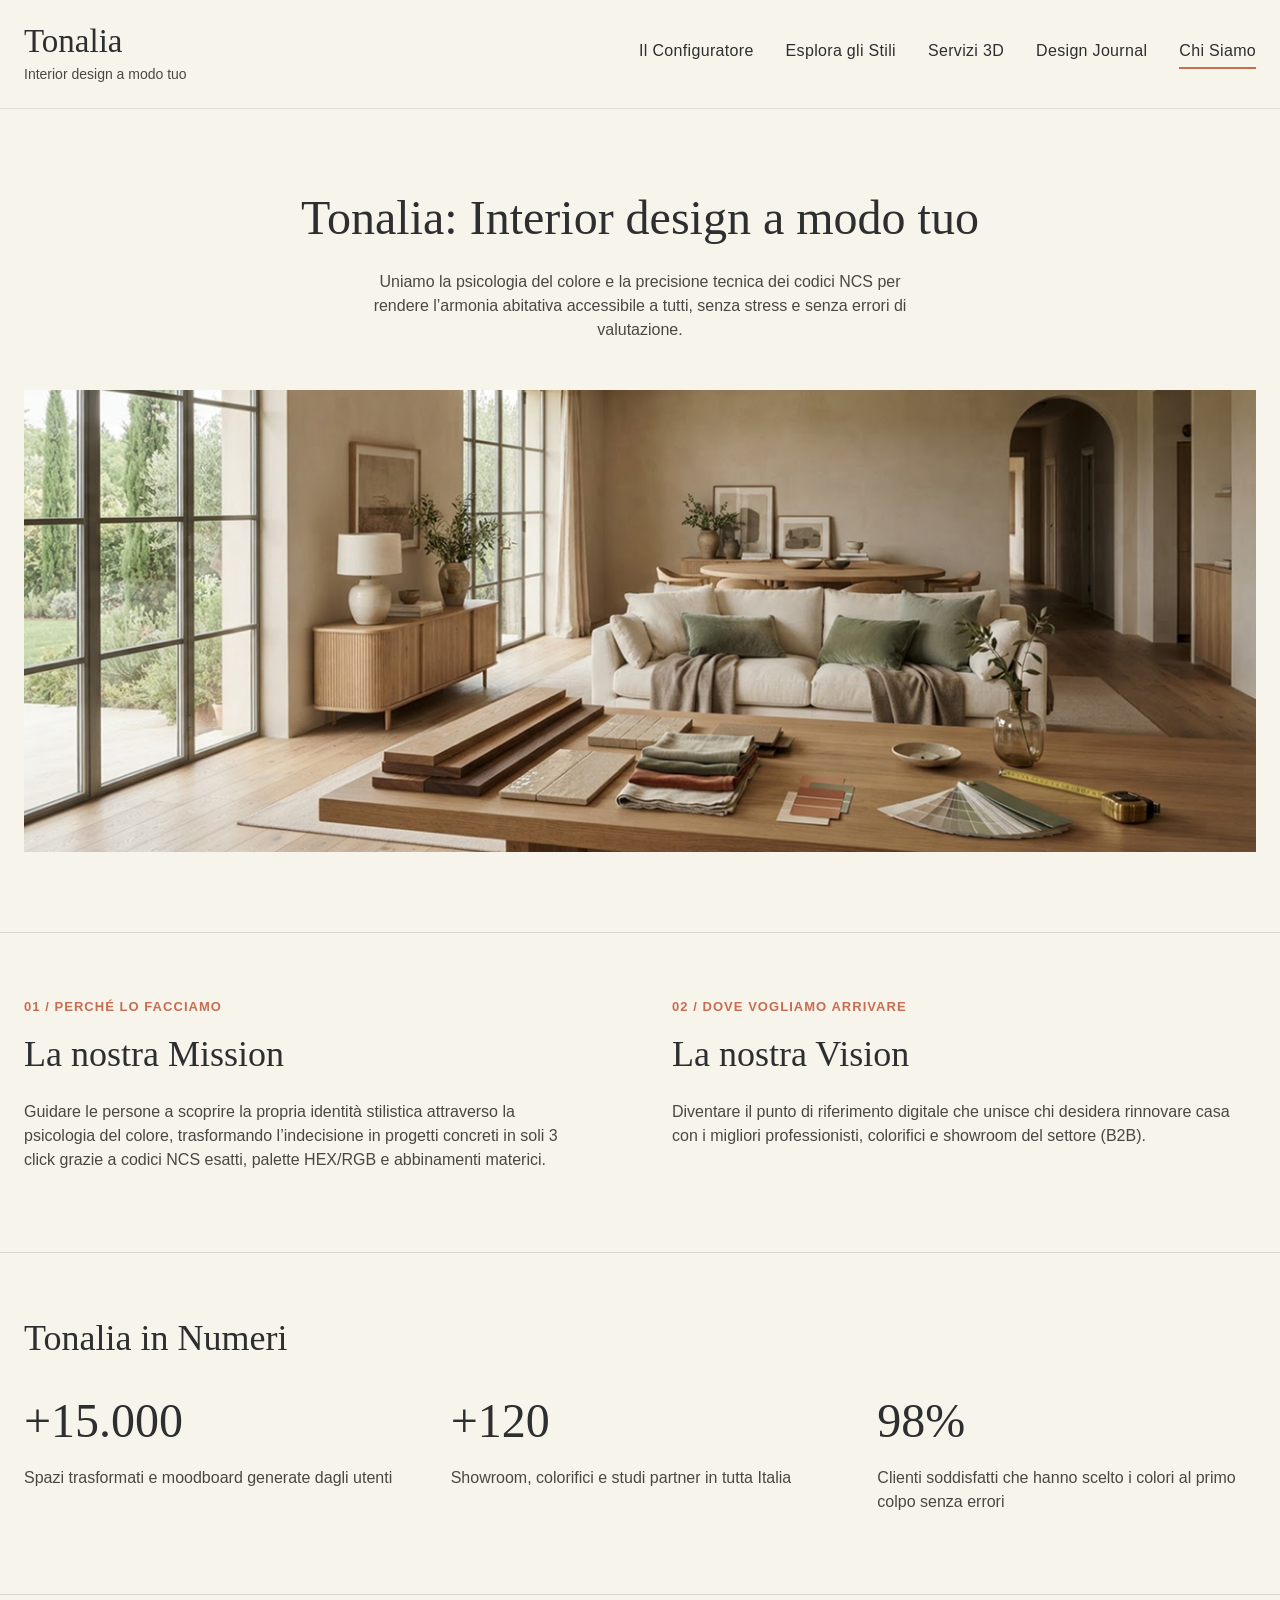
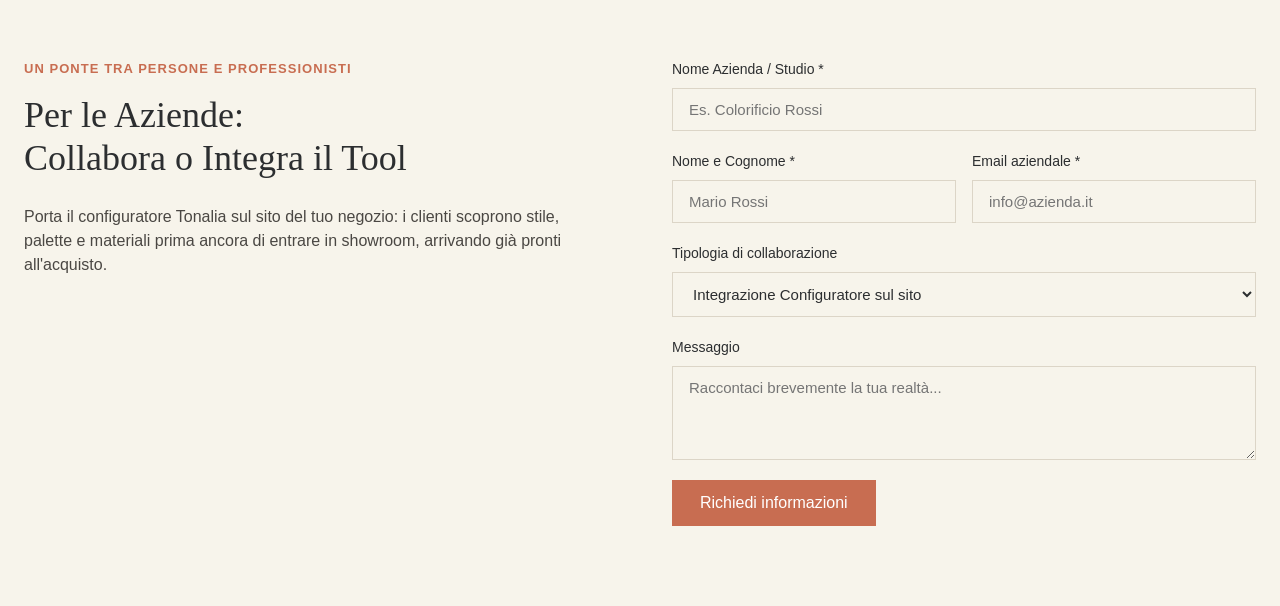
==== chi-siamo.html @ d6ff65a7 "Refactor section titles and image paths Updated section titles and image source paths in chi-siamo.h" ====
<!DOCTYPE html>
<html lang="it">
<head>
  <meta charset="UTF-8">
  <meta name="viewport" content="width=device-width, initial-scale=1.0">
  <title>Chi siamo - Tonalia</title>
  <link rel="stylesheet" href="style.css">
</head>
<body>
  <title>HEADER / NAVEGACIÓN</title>
  <header class="site-header">
    <div class="container header-inner">
      <div class="brand">
        <a href="index.html" class="brand-logo">Tonalia</a>
        <span class="brand-tagline">Interior design a modo tuo</span>
      </div>
      <nav class="main-nav">
        <a href="#">Il Configuratore</a>
        <a href="#">Esplora gli Stili</a>
        <a href="#">Servizi 3D</a>
        <a href="#">Design Journal</a>
        <a href="chi-siamo.html" class="active">Chi Siamo</a>
      </nav>
    </div>
  </header>

  <main>
    <title>SECCIÓN HERO</title> 
    <section class="hero-section">
      <div class="container text-center">
        <h1 class="hero-title">Tonalia: Interior design a modo tuo</h1>
        <p class="hero-subtitle">
          Uniamo la psicologia del colore e la precisione tecnica dei codici NCS per rendere l’armonia abitativa accessibile a tutti, senza stress e senza errori di valutazione.
        </p>
        <div class="hero-image-wrapper">
          <img src="pictures/chisiamo.png" alt="Interni arredati con palette Tonalia">
        </div>
      </div>
    </section>

    <title>SECCIÓN MISSION & VISION</title> 
    <section class="mission-vision-section">
      <div class="container border-top">
        <div class="grid-2-cols">
          <!-- Columna 1: Mission -->
          <div class="mv-card">
            <span class="eyebrow">01 / PERCHÉ LO FACCIAMO</span>
            <h2 class="section-title">La nostra Mission</h2>
            <p class="body-text">
              Guidare le persone a scoprire la propria identità stilistica attraverso la psicologia del colore, trasformando l’indecisione in progetti concreti in soli 3 click grazie a codici NCS esatti, palette HEX/RGB e abbinamenti materici.
            </p>
          </div>

          <!-- Columna 2: Vision -->
          <div class="mv-card">
            <span class="eyebrow">02 / DOVE VOGLIAMO ARRIVARE</span>
            <h2 class="section-title">La nostra Vision</h2>
            <p class="body-text">
              Diventare il punto di riferimento digitale che unisce chi desidera rinnovare casa con i migliori professionisti, colorifici e showroom del settore (B2B).
            </p>
          </div>
        </div>
      </div>
    </section>

    <title>SECCIÓN NÚMEROS</title>  
    <section class="numbers-section">
      <div class="container border-top">
        <h2 class="section-title">Tonalia in Numeri</h2>
        <div class="grid-3-cols">
          <div class="stat-item">
            <span class="stat-number">+15.000</span>
            <p class="body-text">Spazi trasformati e moodboard generate dagli utenti</p>
          </div>
          <div class="stat-item">
            <span class="stat-number">+120</span>
            <p class="body-text">Showroom, colorifici e studi partner in tutta Italia</p>
          </div>
          <div class="stat-item">
            <span class="stat-number">98%</span>
            <p class="body-text">Clienti soddisfatti che hanno scelto i colori al primo colpo senza errori</p>
          </div>
        </div>
      </div>
    </section>

    <title>SECCIÓN B2B Y FORMULARIO DE COLABORACIÓN (Completada)</title>  
    <section class="b2b-section">
      <div class="container border-top">
        <div class="grid-2-cols b2b-layout">
          <!-- Info B2B -->
          <div class="b2b-info">
            <span class="eyebrow">UN PONTE TRA PERSONE E PROFESSIONISTI</span>
            <h2 class="section-title">Per le Aziende:<br>Collabora o Integra il Tool</h2>
            <p class="body-text">
              Porta il configuratore Tonalia sul sito del tuo negozio: i clienti scoprono stile, palette e materiali prima ancora di entrare in showroom, arrivando già pronti all'acquisto.
            </p>
          </div>

          <title>Formulario de contacto B2B</title>  
          <div class="b2b-form-wrapper">
            <form action="#" method="POST" class="collab-form">
              <div class="form-group">
                <label for="azienda">Nome Azienda / Studio *</label>
                <input type="text" id="azienda" name="azienda" placeholder="Es. Colorificio Rossi" required>
              </div>
              
              <div class="form-row">
                <div class="form-group">
                  <label for="nome">Nome e Cognome *</label>
                  <input type="text" id="nome" name="nome" placeholder="Mario Rossi" required>
                </div>
                <div class="form-group">
                  <label for="email">Email aziendale *</label>
                  <input type="email" id="email" name="email" placeholder="info@azienda.it" required>
                </div>
              </div>

              <div class="form-group">
                <label for="tipologia">Tipologia di collaborazione</label>
                <select id="tipologia" name="tipologia">
                  <option value="integrazione">Integrazione Configuratore sul sito</option>
                  <option value="showroom">Partnership Showroom / Colorificio</option>
                  <option value="professionista">Architetto / Interior Designer</option>
                  <option value="altro">Altro</option>
                </select>
              </div>

              <div class="form-group">
                <label for="messaggio">Messaggio</label>
                <textarea id="messaggio" name="messaggio" rows="4" placeholder="Raccontaci brevemente la tua realtà..."></textarea>
              </div>

              <button type="submit" class="btn-primary">Richiedi informazioni</button>
            </form>
          </div>
        </div>
      </div>
    </section>
  </main>

</body>
</html>
---- style.css ----
/* VARIABLES DE DISEÑO (Paleta y Fuentes) */
:root {
  --bg-cream: #F7F4EB;
  --text-dark: #2C2E30;
  --text-muted: #4A4743;
  --accent-terracotta: #C86D51;
  --border-light: #E0DDD5;
  --border-sand: #DCD5C7;
  
  --font-serif: 'Cormorant Garamond', serif;
  --font-sans: 'DM Sans', sans-serif;
}
}
h1, h2, h3, .logo, .footer-brand h3 {
  font-family: 'Cormorant Garamond', Georgia, serif;
  font-weight: 500;
}

/* RESET BÁSICO */
* {
  box-sizing: border-box;
  margin: 0;
  padding: 0;
}

body {
  background-color: var(--bg-cream);
  color: var(--text-dark);
  font-family: var(--font-sans);
  line-height: 1.5;
  -webkit-font-smoothing: antialiased;
}

.container {
  max-width: 1280px;
  margin: 0 auto;
  padding: 0 24px;
}

.border-top {
  border-top: 1px solid var(--border-sand);
  padding-top: 64px;
  padding-bottom: 80px;
}

/* TIPOGRAFÍA */
.eyebrow {
  display: block;
  color: var(--accent-terracotta);
  font-size: 13px;
  font-weight: 600;
  text-transform: uppercase;
  letter-spacing: 1.04px;
  margin-bottom: 16px;
}

.section-title {
  font-family: var(--font-serif);
  font-size: 36px;
  font-weight: 500;
  line-height: 1.2;
  color: var(--text-dark);
  margin-bottom: 24px;
}

.body-text {
  color: var(--text-muted);
  font-size: 16px;
  line-height: 24px;
  max-width: 560px;
}

/* HEADER */
.site-header {
  border-bottom: 1px solid var(--border-light);
  padding: 22px 0;
}

.header-inner {
  display: flex;
  justify-content: space-between;
  align-items: center;
  flex-wrap: wrap;
  gap: 20px;
}

.brand-logo {
  display: block;
  font-family: var(--font-serif);
  font-size: 33px;
  font-weight: 500;
  color: var(--text-dark);
  text-decoration: none;
  line-height: 1.2;
}

.brand-tagline {
  font-size: 14px;
  color: var(--text-muted);
}

.main-nav {
  display: flex;
  gap: 32px;
  flex-wrap: wrap;
}

.main-nav a {
  text-decoration: none;
  color: var(--text-dark);
  font-size: 16px;
  font-weight: 500;
  letter-spacing: 0.32px;
  padding-bottom: 6px;
  position: relative;
}

.main-nav a.active::after {
  content: '';
  position: absolute;
  left: 0;
  bottom: 0;
  width: 100%;
  height: 2px;
  background-color: var(--accent-terracotta);
}

/* HERO SECTION */
.hero-section {
  padding: 80px 0;
  text-align: center;
}

.hero-title {
  font-family: var(--font-serif);
  font-size: 48px;
  font-weight: 500;
  line-height: 1.2;
  margin-bottom: 24px;
}

.hero-subtitle {
  color: var(--text-muted);
  font-size: 16px;
  max-width: 560px;
  margin: 0 auto 48px auto;
}

.hero-image-wrapper img {
  width: 100%;
  height: auto;
  display: block;
  object-fit: cover;
}

/* GRIDS (Mission/Vision y Números) */
.grid-2-cols {
  display: grid;
  grid-template-columns: repeat(2, 1fr);
  gap: 64px;
}

.grid-3-cols {
  display: grid;
  grid-template-columns: repeat(3, 1fr);
  gap: 48px;
  margin-top: 32px;
}

.stat-number {
  display: block;
  font-family: var(--font-serif);
  font-size: 48px;
  font-weight: 500;
  line-height: 1.2;
  margin-bottom: 16px;
}

/* FORMULARIO B2B */
.collab-form {
  display: flex;
  flex-direction: column;
  gap: 20px;
}

.form-row {
  display: grid;
  grid-template-columns: 1fr 1fr;
  gap: 16px;
}

.form-group {
  display: flex;
  flex-direction: column;
  gap: 8px;
}

.form-group label {
  font-size: 14px;
  font-weight: 500;
  color: var(--text-dark);
}

.form-group input,
.form-group select,
.form-group textarea {
  background-color: transparent;
  border: 1px solid var(--border-sand);
  padding: 12px 16px;
  font-family: var(--font-sans);
  font-size: 15px;
  color: var(--text-dark);
  outline: none;
  transition: border-color 0.2s;
}

.form-group input:focus,
.form-group select:focus,
.form-group textarea:focus {
  border-color: var(--accent-terracotta);
}

.btn-primary {
  background-color: var(--accent-terracotta);
  color: #FFFFFF;
  border: none;
  padding: 14px 28px;
  font-family: var(--font-sans);
  font-size: 16px;
  font-weight: 500;
  cursor: pointer;
  align-self: flex-start;
  transition: opacity 0.2s;
}

.btn-primary:hover {
  opacity: 0.9;
}

/* RESPONSIVE (Móviles y Tablets) */
@media (max-width: 768px) {
  .grid-2-cols,
  .grid-3-cols,
  .form-row {
    grid-template-columns: 1fr;
    gap: 32px;
  }

  .hero-title {
    font-size: 36px;
  }
}
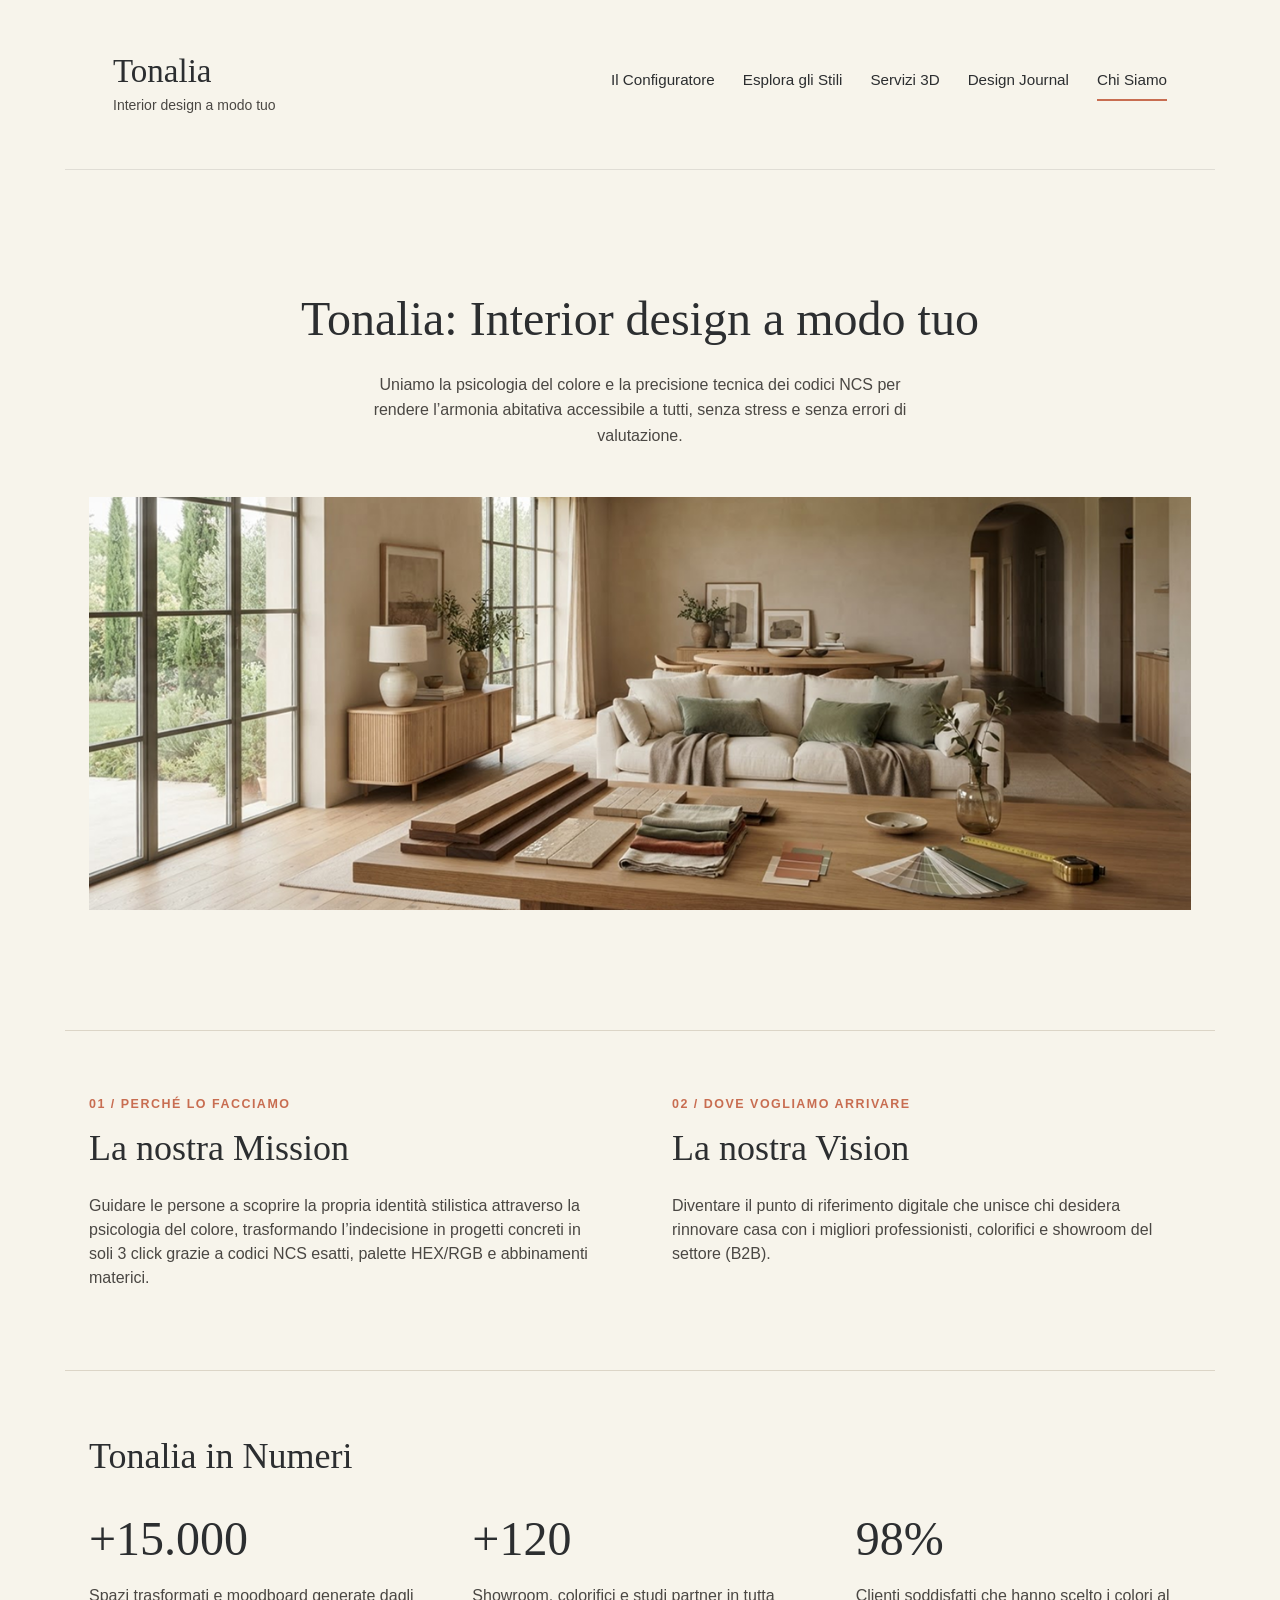
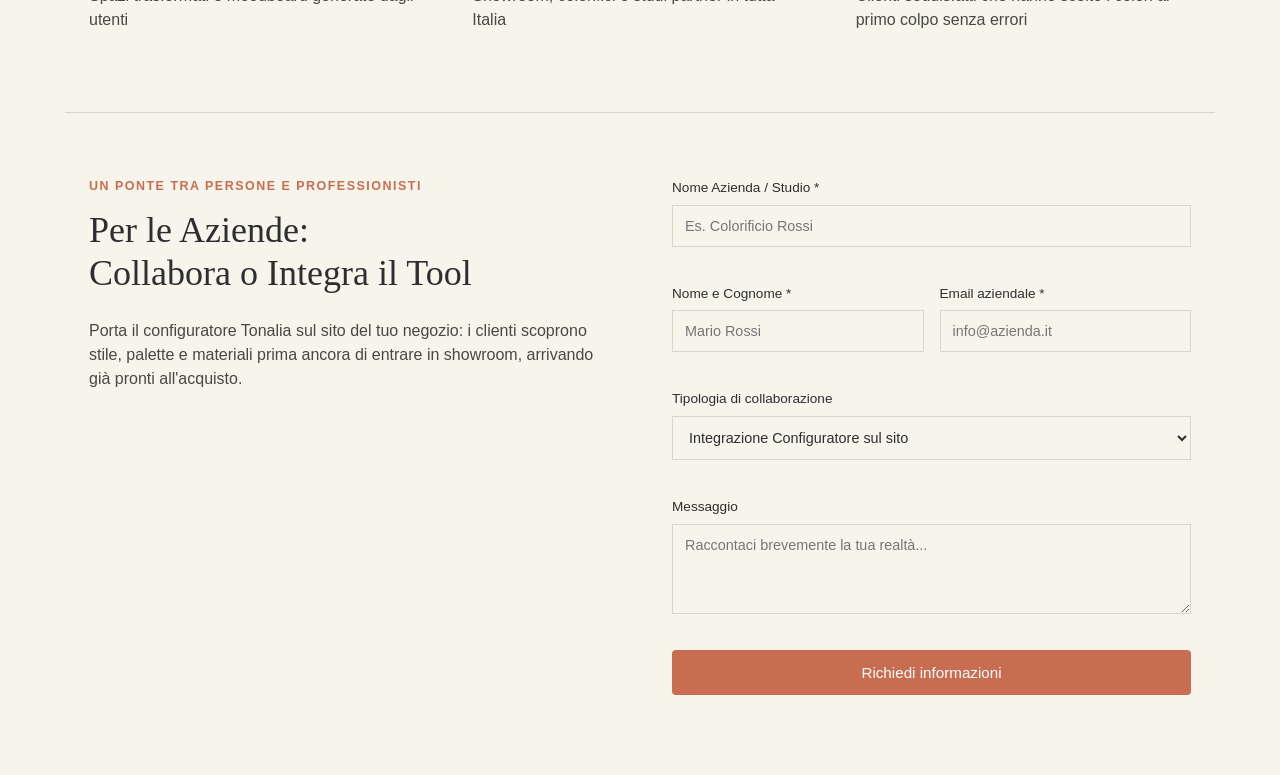
==== commit 0b021bf0: "Change hero section class and title" ====
--- a/chi-siamo.html
+++ b/chi-siamo.html
@@ -9,24 +9,22 @@
 <body>
   <title>HEADER / NAVEGACIÓN</title>
   <header class="site-header">
-    <div class="container header-inner">
-      <div class="brand">
-        <a href="index.html" class="brand-logo">Tonalia</a>
-        <span class="brand-tagline">Interior design a modo tuo</span>
-      </div>
-      <nav class="main-nav">
-        <a href="#">Il Configuratore</a>
-        <a href="#">Esplora gli Stili</a>
-        <a href="#">Servizi 3D</a>
-        <a href="#">Design Journal</a>
-        <a href="chi-siamo.html" class="active">Chi Siamo</a>
-      </nav>
+  <div class="container header-inner">
+    <div class="brand">
+      <a href="index.html" class="brand-logo">Tonalia</a>
+      <span class="brand-tagline">Interior design a modo tuo</span>
     </div>
-  </header>
-
+    <nav class="main-nav">
+      <a href="configuratore.html">Il Configuratore</a>
+      <a href="esplora-stili.html">Esplora gli Stili</a>
+      <a href="servizi-3d.html">Servizi 3D</a>
+      <a href="design-journal.html">Design Journal</a>
+      <a href="chi-siamo.html" class="active">Chi Siamo</a>
+    </nav>
+  </div>
+</header>
   <main>
-    <title>SECCIÓN HERO</title> 
-    <section class="hero-section">
+    <section class="hero-centered">
       <div class="container text-center">
         <h1 class="hero-title">Tonalia: Interior design a modo tuo</h1>
         <p class="hero-subtitle">
--- a/style.css
+++ b/style.css
@@ -1,22 +1,30 @@
-/* VARIABLES DE DISEÑO (Paleta y Fuentes) */
+/* =========================================
+   1. VARIABILI DI DESIGN (Palette Unica Tonalia)
+   ========================================= */
 :root {
   --bg-cream: #F7F4EB;
+  --bg-card: #FFFFFF;
+  --bg-banner: #EAE5DE;
+  --bg-dark: #262523;
+  --bg-dark-box: #4A4641;
   --text-dark: #2C2E30;
   --text-muted: #4A4743;
   --accent-terracotta: #C86D51;
+  --accent-salvia: #8FA38B;
   --border-light: #E0DDD5;
   --border-sand: #DCD5C7;
-  
-  --font-serif: 'Cormorant Garamond', serif;
+
+  --font-serif: 'Cormorant Garamond', Georgia, serif;
   --font-sans: 'DM Sans', sans-serif;
-}
-}
-h1, h2, h3, .logo, .footer-brand h3 {
-  font-family: 'Cormorant Garamond', Georgia, serif;
-  font-weight: 500;
-}
-
-/* RESET BÁSICO */
+
+  --radius-sm: 4px;
+  --radius-md: 10px;
+  --radius-lg: 16px;
+}
+
+/* =========================================
+   2. RESET E STILI BASE
+   ========================================= */
 * {
   box-sizing: border-box;
   margin: 0;
@@ -27,14 +35,22 @@
   background-color: var(--bg-cream);
   color: var(--text-dark);
   font-family: var(--font-sans);
-  line-height: 1.5;
+  line-height: 1.6;
   -webkit-font-smoothing: antialiased;
 }
 
+h1, h2, h3, h4,
+.logo, .brand-logo, .footer-brand h3,
+.section-title, .hero-title, .stat-number {
+  font-family: var(--font-serif);
+  font-weight: 500;
+  line-height: 1.2;
+}
+
 .container {
-  max-width: 1280px;
+  max-width: 1150px;
   margin: 0 auto;
-  padding: 0 24px;
+  padding: 40px 24px;
 }
 
 .border-top {
@@ -43,55 +59,92 @@
   padding-bottom: 80px;
 }
 
-/* TIPOGRAFÍA */
 .eyebrow {
   display: block;
   color: var(--accent-terracotta);
-  font-size: 13px;
-  font-weight: 600;
+  font-size: 0.78rem;
+  font-weight: 700;
   text-transform: uppercase;
-  letter-spacing: 1.04px;
-  margin-bottom: 16px;
-}
-
-.section-title {
-  font-family: var(--font-serif);
-  font-size: 36px;
+  letter-spacing: 1.5px;
+  margin-bottom: 12px;
+}
+
+.subtitle {
+  color: var(--text-muted);
+  margin-bottom: 32px;
+}
+
+.btn-terracotta,
+.btn-primary {
+  display: inline-block;
+  background-color: var(--accent-terracotta);
+  color: var(--bg-card);
+  text-decoration: none;
+  border: none;
+  padding: 14px 28px;
+  font-family: var(--font-sans);
+  font-size: 0.95rem;
   font-weight: 500;
-  line-height: 1.2;
-  color: var(--text-dark);
-  margin-bottom: 24px;
-}
-
-.body-text {
-  color: var(--text-muted);
-  font-size: 16px;
-  line-height: 24px;
-  max-width: 560px;
-}
-
-/* HEADER */
+  border-radius: var(--radius-sm);
+  cursor: pointer;
+  transition: opacity 0.2s;
+}
+
+.btn-terracotta:hover,
+.btn-primary:hover {
+  opacity: 0.9;
+}
+
+.btn-outline {
+  display: inline-block;
+  border: 1px solid var(--text-dark);
+  color: var(--text-dark);
+  text-decoration: none;
+  padding: 12px 24px;
+  margin-top: 24px;
+  border-radius: var(--radius-sm);
+}
+
+/* =========================================
+   3. HEADER & FOOTER (Comuni a tutto il sito)
+   ========================================= */
 .site-header {
-  border-bottom: 1px solid var(--border-light);
-  padding: 22px 0;
-}
-
-.header-inner {
+  max-width: 1150px;
+  margin: 0 auto;
+  padding: 12px 24px;
   display: flex;
   justify-content: space-between;
   align-items: center;
   flex-wrap: wrap;
   gap: 20px;
+  border-bottom: 1px solid var(--border-light);
+}
+
+.header-inner {
+  width: 100%;
+  display: flex;
+  justify-content: space-between;
+  align-items: center;
+  flex-wrap: wrap;
+  gap: 20px;
+}
+
+.logo {
+  font-size: 1.8rem;
+}
+
+.logo img {
+  height: 110px;
+  width: auto;
+  display: block;
+  mix-blend-mode: multiply;
 }
 
 .brand-logo {
   display: block;
-  font-family: var(--font-serif);
   font-size: 33px;
-  font-weight: 500;
   color: var(--text-dark);
   text-decoration: none;
-  line-height: 1.2;
 }
 
 .brand-tagline {
@@ -101,82 +154,319 @@
 
 .main-nav {
   display: flex;
-  gap: 32px;
+  gap: 28px;
   flex-wrap: wrap;
 }
 
 .main-nav a {
   text-decoration: none;
   color: var(--text-dark);
-  font-size: 16px;
+  font-size: 0.95rem;
   font-weight: 500;
-  letter-spacing: 0.32px;
   padding-bottom: 6px;
   position: relative;
 }
 
-.main-nav a.active::after {
-  content: '';
-  position: absolute;
-  left: 0;
-  bottom: 0;
-  width: 100%;
-  height: 2px;
-  background-color: var(--accent-terracotta);
-}
-
-/* HERO SECTION */
+.main-nav a.active {
+  border-bottom: 2px solid var(--accent-terracotta);
+}
+
+.site-footer {
+  background-color: var(--bg-dark);
+  color: var(--bg-cream);
+  padding: 60px 24px;
+  margin-top: 60px;
+}
+
+.footer-content {
+  max-width: 1150px;
+  margin: 0 auto;
+  display: grid;
+  grid-template-columns: 2fr 1fr 1fr;
+  gap: 40px;
+}
+
+.footer-links a {
+  display: block;
+  color: var(--border-sand);
+  text-decoration: none;
+  margin-bottom: 8px;
+  font-size: 0.9rem;
+}
+
+/* =========================================
+   4. HOME PAGE (index.html)
+   ========================================= */
+.hero-image-bg {
+  background-image: url('pictures/heroimage.png');
+  background-size: cover;
+  background-position: center;
+  min-height: 550px;
+  display: flex;
+  align-items: center;
+  padding: 40px;
+  border-radius: var(--radius-sm);
+}
+
+.hero-dark-box {
+  background-color: var(--bg-dark-box);
+  color: var(--bg-cream);
+  max-width: 450px;
+  padding: 48px;
+  border-radius: var(--radius-sm);
+}
+
+.hero-dark-box h1 {
+  font-size: 2.5rem;
+  margin-bottom: 16px;
+}
+
+.hero-dark-box p {
+  margin-bottom: 20px;
+}
+
+.hero-dark-box .small-text {
+  font-size: 0.8rem;
+  margin-top: 16px;
+  margin-bottom: 0;
+  opacity: 0.7;
+}
+
+.intro-header {
+  display: grid;
+  grid-template-columns: 1fr 1fr;
+  gap: 60px;
+  margin-bottom: 48px;
+}
+
+.intro-header h2 {
+  font-size: 2.2rem;
+}
+
+.features-grid {
+  display: grid;
+  grid-template-columns: repeat(3, 1fr);
+  gap: 32px;
+  margin-bottom: 60px;
+}
+
+.feature-card {
+  border-top: 1px solid var(--border-sand);
+  padding-top: 16px;
+}
+
+.cta-banner {
+  background-color: var(--bg-banner);
+  padding: 32px 48px;
+  display: flex;
+  justify-content: space-between;
+  align-items: center;
+  gap: 24px;
+  border-radius: var(--radius-sm);
+  margin-bottom: 80px;
+}
+
+.styles-grid {
+  display: grid;
+  grid-template-columns: repeat(4, 1fr);
+  gap: 24px;
+  margin-top: 32px;
+  margin-bottom: 32px;
+}
+
+.style-card img {
+  width: 100%;
+  aspect-ratio: 3/4;
+  object-fit: cover;
+  margin-bottom: 16px;
+  border-radius: var(--radius-sm);
+}
+
+.center-btn {
+  text-align: center;
+  margin-bottom: 80px;
+}
+
+.home-concept {
+  display: grid;
+  grid-template-columns: 1.2fr 1fr;
+  gap: 60px;
+  align-items: center;
+  margin-bottom: 80px;
+}
+
+.home-concept img {
+  width: 100%;
+  border-radius: var(--radius-sm);
+}
+
+.journal-header {
+  display: flex;
+  justify-content: space-between;
+  align-items: baseline;
+  margin-bottom: 32px;
+}
+
+.link-scopri {
+  color: var(--text-muted);
+  text-decoration: none;
+  font-size: 0.9rem;
+}
+
+.journal-grid {
+  display: grid;
+  grid-template-columns: repeat(3, 1fr);
+  gap: 32px;
+  margin-bottom: 80px;
+}
+
+.journal-card img {
+  width: 100%;
+  aspect-ratio: 16/9;
+  object-fit: cover;
+  margin-bottom: 16px;
+  border-radius: var(--radius-sm);
+}
+
+.read-more {
+  display: inline-block;
+  margin-top: 12px;
+  font-size: 0.85rem;
+  color: var(--text-dark);
+}
+
+/* =========================================
+   5. SERVIZI 3D (servizi-3d.html)
+   ========================================= */
 .hero-section {
-  padding: 80px 0;
-  text-align: center;
-}
-
-.hero-title {
+  display: grid;
+  grid-template-columns: 1fr 1fr;
+  gap: 48px;
+  align-items: center;
+  margin-bottom: 80px;
+}
+
+.hero-text h1 {
+  font-size: 2.8rem;
+  line-height: 1.15;
+  margin-bottom: 20px;
+}
+
+.hero-image img {
+  width: 100%;
+  border-radius: var(--radius-sm);
+  display: block;
+}
+
+.steps-section,
+.before-after-section {
+  margin-bottom: 80px;
+}
+
+.steps-section h2,
+.before-after-section h2 {
+  font-size: 2.2rem;
+  margin-bottom: 32px;
+}
+
+.steps-grid {
+  display: grid;
+  grid-template-columns: repeat(3, 1fr);
+  gap: 32px;
+}
+
+.step-card {
+  border-top: 1px solid var(--border-sand);
+  padding-top: 20px;
+}
+
+.step-number {
   font-family: var(--font-serif);
-  font-size: 48px;
-  font-weight: 500;
-  line-height: 1.2;
+  color: var(--text-muted);
+  font-size: 1rem;
+  display: block;
+  margin-bottom: 12px;
+}
+
+.step-card h3 {
+  font-size: 1.4rem;
+  margin-bottom: 8px;
+}
+
+.step-card p {
+  font-size: 0.9rem;
+  color: var(--text-muted);
+}
+
+.section-header-inline {
+  display: flex;
+  justify-content: space-between;
+  align-items: baseline;
+}
+
+.comparison-grid {
+  display: grid;
+  grid-template-columns: 1fr 1fr;
+  gap: 32px;
+}
+
+.comparison-item h4 {
+  font-size: 1.3rem;
+  margin-bottom: 12px;
+}
+
+.comparison-item img {
+  width: 100%;
+  height: 320px;
+  object-fit: cover;
+  margin-bottom: 12px;
+  border-radius: var(--radius-sm);
+}
+
+.caption {
+  font-size: 0.85rem;
+  color: var(--text-muted);
+}
+
+.color-tags {
+  display: flex;
+  gap: 20px;
+  margin-top: 8px;
+  font-size: 0.8rem;
+}
+
+.dot {
+  display: inline-block;
+  width: 10px;
+  height: 10px;
+  margin-right: 6px;
+}
+
+.dot.salvia { background-color: var(--accent-salvia); }
+.dot.terracotta { background-color: var(--accent-terracotta); }
+
+/* Form Contatti & Collaborazioni */
+.form-box {
+  background-color: var(--bg-card);
+  padding: 48px;
+  border-radius: var(--radius-sm);
+  display: grid;
+  grid-template-columns: 1fr 1.5fr;
+  gap: 48px;
+  margin-bottom: 60px;
+}
+
+.form-intro h2 {
+  font-size: 2rem;
+  margin-bottom: 16px;
+}
+
+.form-intro p {
+  font-size: 0.9rem;
+  color: var(--text-muted);
   margin-bottom: 24px;
 }
 
-.hero-subtitle {
-  color: var(--text-muted);
-  font-size: 16px;
-  max-width: 560px;
-  margin: 0 auto 48px auto;
-}
-
-.hero-image-wrapper img {
-  width: 100%;
-  height: auto;
-  display: block;
-  object-fit: cover;
-}
-
-/* GRIDS (Mission/Vision y Números) */
-.grid-2-cols {
-  display: grid;
-  grid-template-columns: repeat(2, 1fr);
-  gap: 64px;
-}
-
-.grid-3-cols {
-  display: grid;
-  grid-template-columns: repeat(3, 1fr);
-  gap: 48px;
-  margin-top: 32px;
-}
-
-.stat-number {
-  display: block;
-  font-family: var(--font-serif);
-  font-size: 48px;
-  font-weight: 500;
-  line-height: 1.2;
-  margin-bottom: 16px;
-}
-
-/* FORMULARIO B2B */
 .collab-form {
   display: flex;
   flex-direction: column;
@@ -192,11 +482,12 @@
 .form-group {
   display: flex;
   flex-direction: column;
-  gap: 8px;
+  gap: 6px;
+  margin-bottom: 16px;
 }
 
 .form-group label {
-  font-size: 14px;
+  font-size: 0.85rem;
   font-weight: 500;
   color: var(--text-dark);
 }
@@ -204,11 +495,12 @@
 .form-group input,
 .form-group select,
 .form-group textarea {
+  width: 100%;
   background-color: transparent;
+  padding: 12px;
   border: 1px solid var(--border-sand);
-  padding: 12px 16px;
   font-family: var(--font-sans);
-  font-size: 15px;
+  font-size: 0.9rem;
   color: var(--text-dark);
   outline: none;
   transition: border-color 0.2s;
@@ -220,30 +512,346 @@
   border-color: var(--accent-terracotta);
 }
 
-.btn-primary {
+.form-checkbox {
+  display: flex;
+  align-items: flex-start;
+  gap: 8px;
+  font-size: 0.8rem;
+  color: var(--text-muted);
+  margin-bottom: 20px;
+}
+
+.btn-submit {
+  width: 100%;
   background-color: var(--accent-terracotta);
-  color: #FFFFFF;
+  color: var(--bg-card);
   border: none;
-  padding: 14px 28px;
-  font-family: var(--font-sans);
+  padding: 16px;
+  font-weight: 700;
+  letter-spacing: 1px;
+  cursor: pointer;
+  border-radius: var(--radius-sm);
+}
+
+/* =========================================
+   6. CHI SIAMO & COMPONENTI SOLANGE
+   ========================================= */
+.hero-centered {
+  padding: 80px 0;
+  text-align: center;
+}
+
+.hero-title {
+  font-size: 48px;
+  margin-bottom: 24px;
+}
+
+.hero-subtitle {
+  color: var(--text-muted);
   font-size: 16px;
+  max-width: 560px;
+  margin: 0 auto 48px auto;
+}
+
+.section-title {
+  font-size: 36px;
+  color: var(--text-dark);
+  margin-bottom: 24px;
+}
+
+.body-text {
+  color: var(--text-muted);
+  font-size: 16px;
+  max-width: 560px;
+  line-height: 24px;
+}
+
+.hero-image-wrapper img {
+  width: 100%;
+  height: auto;
+  display: block;
+  object-fit: cover;
+}
+
+.grid-2-cols {
+  display: grid;
+  grid-template-columns: repeat(2, 1fr);
+  gap: 64px;
+}
+
+.grid-3-cols {
+  display: grid;
+  grid-template-columns: repeat(3, 1fr);
+  gap: 48px;
+  margin-top: 32px;
+}
+
+.stat-number {
+  display: block;
+  font-size: 48px;
+  margin-bottom: 16px;
+}
+
+/* =========================================
+   7. QUIZ & MOODBOARD (configuratore.html)
+   ========================================= */
+#quiz-container {
+  width: calc(100% - 32px);
+  max-width: 880px;
+  margin: 48px auto 64px auto;
+}
+
+.question-header {
+  text-align: center;
+  margin-bottom: 36px;
+}
+
+#step-subtitle {
+  display: block;
+  font-size: 0.75rem;
+  font-weight: 700;
+  letter-spacing: 0.14em;
+  text-transform: uppercase;
+  color: var(--accent-terracotta);
+  margin-bottom: 12px;
+}
+
+#question {
+  font-family: var(--font-serif);
+  font-size: 2.35rem;
   font-weight: 500;
+  color: var(--text-dark);
+  margin-bottom: 10px;
+  line-height: 1.25;
+}
+
+#question-subtitle {
+  font-size: 0.95rem;
+  color: var(--text-muted);
+}
+
+/* Griglia Card 2x2 */
+#options {
+  display: grid;
+  grid-template-columns: repeat(2, 1fr);
+  gap: 24px;
+}
+
+.option-btn {
+  display: flex;
+  flex-direction: column;
+  width: 100%;
+  padding: 0;
+  font-family: inherit;
+  text-align: left;
+  background-color: var(--bg-card);
+  color: var(--text-dark);
+  border: 1px solid var(--border-sand);
+  border-radius: 0;
+  overflow: hidden;
   cursor: pointer;
-  align-self: flex-start;
-  transition: opacity 0.2s;
-}
-
-.btn-primary:hover {
-  opacity: 0.9;
-}
-
-/* RESPONSIVE (Móviles y Tablets) */
+  transition: border-color 0.2s ease, box-shadow 0.2s ease;
+}
+
+.option-btn:hover {
+  border-color: var(--accent-terracotta);
+  box-shadow: 0 0 0 1px var(--accent-terracotta);
+}
+
+.option-img-wrapper {
+  width: 100%;
+  height: 210px;
+  overflow: hidden;
+  background-color: var(--bg-banner);
+}
+
+.option-img-wrapper img {
+  width: 100%;
+  height: 100%;
+  object-fit: cover;
+  display: block;
+  transition: transform 0.35s ease;
+}
+
+.option-btn:hover .option-img-wrapper img {
+  transform: scale(1.02);
+}
+
+.option-info {
+  display: flex;
+  justify-content: space-between;
+  align-items: center;
+  padding: 20px 24px;
+  width: 100%;
+  gap: 16px;
+}
+
+.option-text {
+  display: flex;
+  flex-direction: column;
+  gap: 4px;
+}
+
+.option-title {
+  font-family: var(--font-serif);
+  font-size: 1.35rem;
+  font-weight: 500;
+  color: var(--text-dark);
+}
+
+.option-desc {
+  font-size: 0.85rem;
+  color: var(--text-muted);
+  line-height: 1.4;
+}
+
+/* Radio Button con puntino centrale al hover */
+.option-radio {
+  position: relative;
+  width: 18px;
+  height: 18px;
+  border-radius: 50%;
+  border: 1.5px solid var(--border-sand);
+  flex-shrink: 0;
+  transition: border-color 0.2s ease;
+}
+
+.option-btn:hover .option-radio {
+  border-color: var(--accent-terracotta);
+}
+
+.option-btn:hover .option-radio::after {
+  content: "";
+  position: absolute;
+  top: 50%;
+  left: 50%;
+  width: 8px;
+  height: 8px;
+  background-color: var(--accent-terracotta);
+  border-radius: 50%;
+  transform: translate(-50%, -50%);
+}
+
+/* Card Risultato */
+#result-card {
+  width: calc(100% - 32px);
+  max-width: 600px;
+  margin: 48px auto;
+  background-color: var(--bg-card);
+  border: 1px solid var(--border-sand);
+  padding: 36px;
+  text-align: center;
+}
+
+#code-output {
+  display: inline-block;
+  font-size: 0.75rem;
+  font-weight: 700;
+  letter-spacing: 0.12em;
+  padding: 4px 12px;
+  background-color: var(--bg-cream);
+  color: var(--accent-terracotta);
+  margin-bottom: 12px;
+}
+
+#moodboard-type {
+  font-family: var(--font-serif);
+  font-size: 2rem;
+  font-weight: 500;
+  margin-bottom: 6px;
+}
+
+#desc-output {
+  font-size: 0.95rem;
+  color: var(--text-muted);
+  margin-bottom: 24px;
+}
+
+#moodboard-img {
+  width: 100%;
+  border: none;
+  margin-bottom: 20px;
+  display: block;
+}
+
+#palette-grid {
+  display: grid;
+  grid-template-columns: repeat(4, 1fr);
+  gap: 10px;
+  margin-bottom: 12px;
+}
+
+.color-swatch {
+  height: 60px;
+  display: flex;
+  align-items: center;
+  justify-content: center;
+  font-family: monospace;
+  font-size: 0.8rem;
+  font-weight: 600;
+  cursor: pointer;
+  border: 1px solid rgba(0, 0, 0, 0.08);
+  transition: transform 0.2s ease;
+}
+
+.color-swatch:hover {
+  transform: scale(1.03);
+}
+
+#copy-hint {
+  display: block;
+  font-size: 0.8rem;
+  color: var(--text-muted);
+  margin-bottom: 24px;
+}
+
+#result-card button {
+  width: 100%;
+  padding: 14px 24px;
+  font-family: inherit;
+  font-size: 0.9rem;
+  font-weight: 600;
+  letter-spacing: 0.04em;
+  color: var(--bg-card);
+  background-color: var(--bg-dark);
+  border: none;
+  cursor: pointer;
+  transition: background-color 0.2s ease;
+}
+
+#result-card button:hover {
+  background-color: var(--accent-terracotta);
+}
+
+/* =========================================
+   8. RESPONSIVE (Mobile e Tablet)
+   ========================================= */
 @media (max-width: 768px) {
+  .hero-section,
+  .intro-header,
+  .features-grid,
+  .styles-grid,
+  .home-concept,
+  .journal-grid,
+  .steps-grid,
+  .comparison-grid,
+  .form-box,
+  .form-row,
   .grid-2-cols,
   .grid-3-cols,
-  .form-row {
+  .footer-content,
+  #options {
     grid-template-columns: 1fr;
-    gap: 32px;
+    gap: 24px;
+  }
+
+  .cta-banner {
+    flex-direction: column;
+    text-align: center;
+  }
+
+  #palette-grid {
+    grid-template-columns: repeat(2, 1fr);
   }
 
   .hero-title {
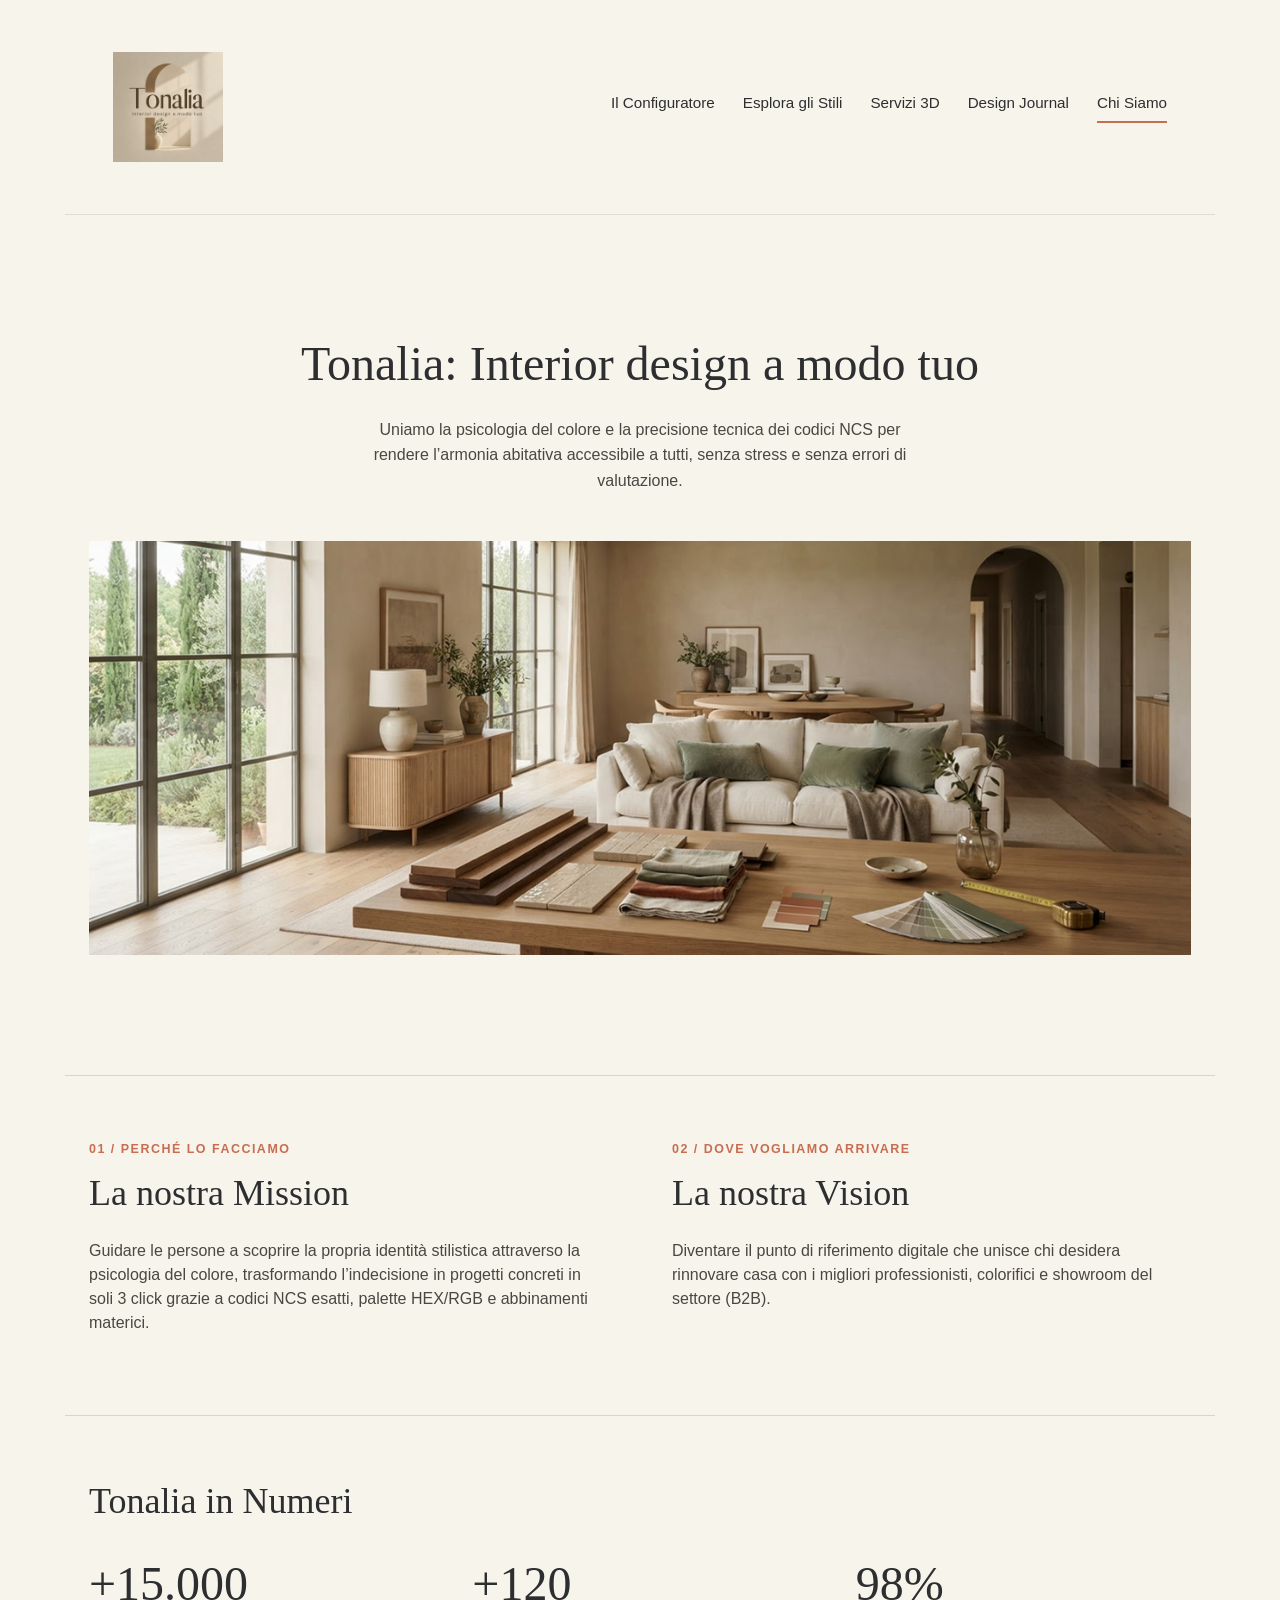
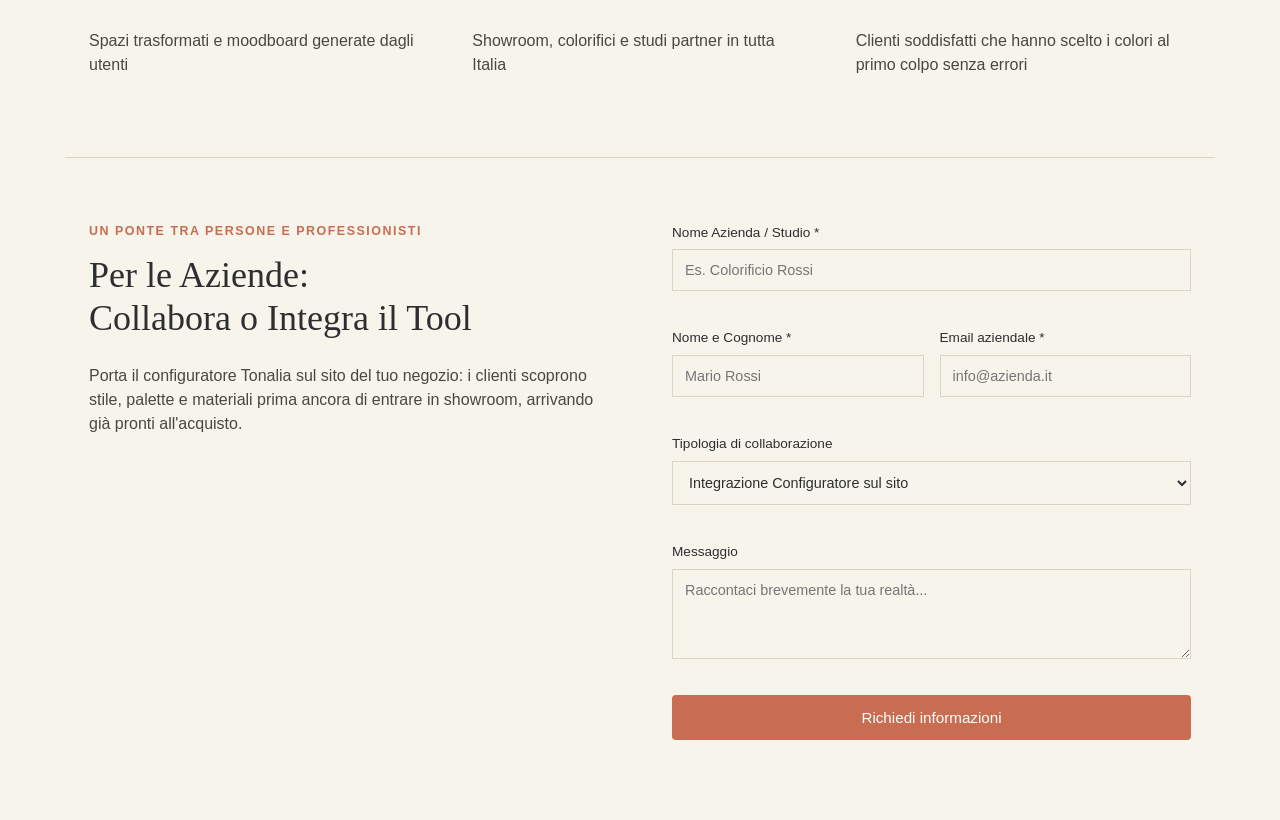
==== commit a22bc6e9: "Refactor header and add logo in chi-siamo.html Updated header structure and logo in chi-siamo.html." ====
--- a/chi-siamo.html
+++ b/chi-siamo.html
@@ -7,19 +7,18 @@
   <link rel="stylesheet" href="style.css">
 </head>
 <body>
-  <title>HEADER / NAVEGACIÓN</title>
-  <header class="site-header">
-  <div class="container header-inner">
-    <div class="brand">
-      <a href="index.html" class="brand-logo">Tonalia</a>
-      <span class="brand-tagline">Interior design a modo tuo</span>
-    </div>
-    <nav class="main-nav">
-      <a href="configuratore.html">Il Configuratore</a>
-      <a href="esplora-stili.html">Esplora gli Stili</a>
-      <a href="servizi-3d.html">Servizi 3D</a>
-      <a href="design-journal.html">Design Journal</a>
-      <a href="chi-siamo.html" class="active">Chi Siamo</a>
+<header class="site-header">
+    <div class="container header-inner">
+      <a href="index.html" class="logo">
+        <img src="pictures/logo-tonalia.jpg" alt="Tonalia">
+      </a>
+
+      <nav class="main-nav">
+        <a href="configuratore.html">Il Configuratore</a>
+        <a href="esplora-stili.html">Esplora gli Stili</a>
+        <a href="servizi-3d.html">Servizi 3D</a>
+        <a href="design-journal.html">Design Journal</a>
+        <a href="chi-siamo.html" class="active">Chi Siamo</a>
     </nav>
   </div>
 </header>
--- a/style.css
+++ b/style.css
@@ -735,12 +735,17 @@
 /* Card Risultato */
 #result-card {
   width: calc(100% - 32px);
-  max-width: 600px;
-  margin: 48px auto;
-  background-color: var(--bg-card);
-  border: 1px solid var(--border-sand);
-  padding: 36px;
+  max-width: 1050px;
+  margin: 48px auto 80px auto;
+  background-color: transparent;
+  border: none;
+  padding: 0;
+  text-align: left;
+}
+
+.result-header {
   text-align: center;
+  margin-bottom: 48px;
 }
 
 #code-output {
@@ -749,48 +754,55 @@
   font-weight: 700;
   letter-spacing: 0.12em;
   padding: 4px 12px;
-  background-color: var(--bg-cream);
+  background-color: var(--bg-banner);
   color: var(--accent-terracotta);
   margin-bottom: 12px;
 }
 
 #moodboard-type {
   font-family: var(--font-serif);
-  font-size: 2rem;
+  font-size: 2.6rem;
   font-weight: 500;
-  margin-bottom: 6px;
+  margin-bottom: 8px;
 }
 
 #desc-output {
   font-size: 0.95rem;
   color: var(--text-muted);
+  text-transform: uppercase;
+  letter-spacing: 1px;
+}
+
+.result-body {
+  display: grid;
+  grid-template-columns: 1fr 1.4fr;
+  gap: 48px;
+  align-items: start;
+}
+
+.result-left h3 {
+  font-size: 1.8rem;
   margin-bottom: 24px;
 }
 
-#moodboard-img {
-  width: 100%;
-  border: none;
-  margin-bottom: 20px;
-  display: block;
-}
-
 #palette-grid {
   display: grid;
-  grid-template-columns: repeat(4, 1fr);
-  gap: 10px;
+  grid-template-columns: repeat(2, 1fr);
+  gap: 12px;
   margin-bottom: 12px;
 }
 
 .color-swatch {
-  height: 60px;
-  display: flex;
-  align-items: center;
-  justify-content: center;
+  height: 75px;
+  display: flex;
+  align-items: flex-end;
+  padding: 10px;
   font-family: monospace;
-  font-size: 0.8rem;
+  font-size: 0.85rem;
   font-weight: 600;
   cursor: pointer;
-  border: 1px solid rgba(0, 0, 0, 0.08);
+  border: 1px solid rgba(44, 46, 48, 0.12);
+  border-radius: var(--radius-sm);
   transition: transform 0.2s ease;
 }
 
@@ -802,7 +814,14 @@
   display: block;
   font-size: 0.8rem;
   color: var(--text-muted);
-  margin-bottom: 24px;
+  margin-bottom: 28px;
+}
+
+#moodboard-img {
+  width: 100%;
+  border: none;
+  border-radius: var(--radius-sm);
+  display: block;
 }
 
 #result-card button {
@@ -811,17 +830,18 @@
   font-family: inherit;
   font-size: 0.9rem;
   font-weight: 600;
-  letter-spacing: 0.04em;
   color: var(--bg-card);
-  background-color: var(--bg-dark);
+  background-color: var(--accent-terracotta);
   border: none;
+  border-radius: var(--radius-sm);
   cursor: pointer;
-  transition: background-color 0.2s ease;
+  transition: opacity 0.2s ease;
 }
 
 #result-card button:hover {
-  background-color: var(--accent-terracotta);
-}
+  opacity: 0.9;
+}
+
 
 /* =========================================
    8. RESPONSIVE (Mobile e Tablet)
@@ -840,7 +860,8 @@
   .grid-2-cols,
   .grid-3-cols,
   .footer-content,
-  #options {
+   .result-body,
+#options {
     grid-template-columns: 1fr;
     gap: 24px;
   }
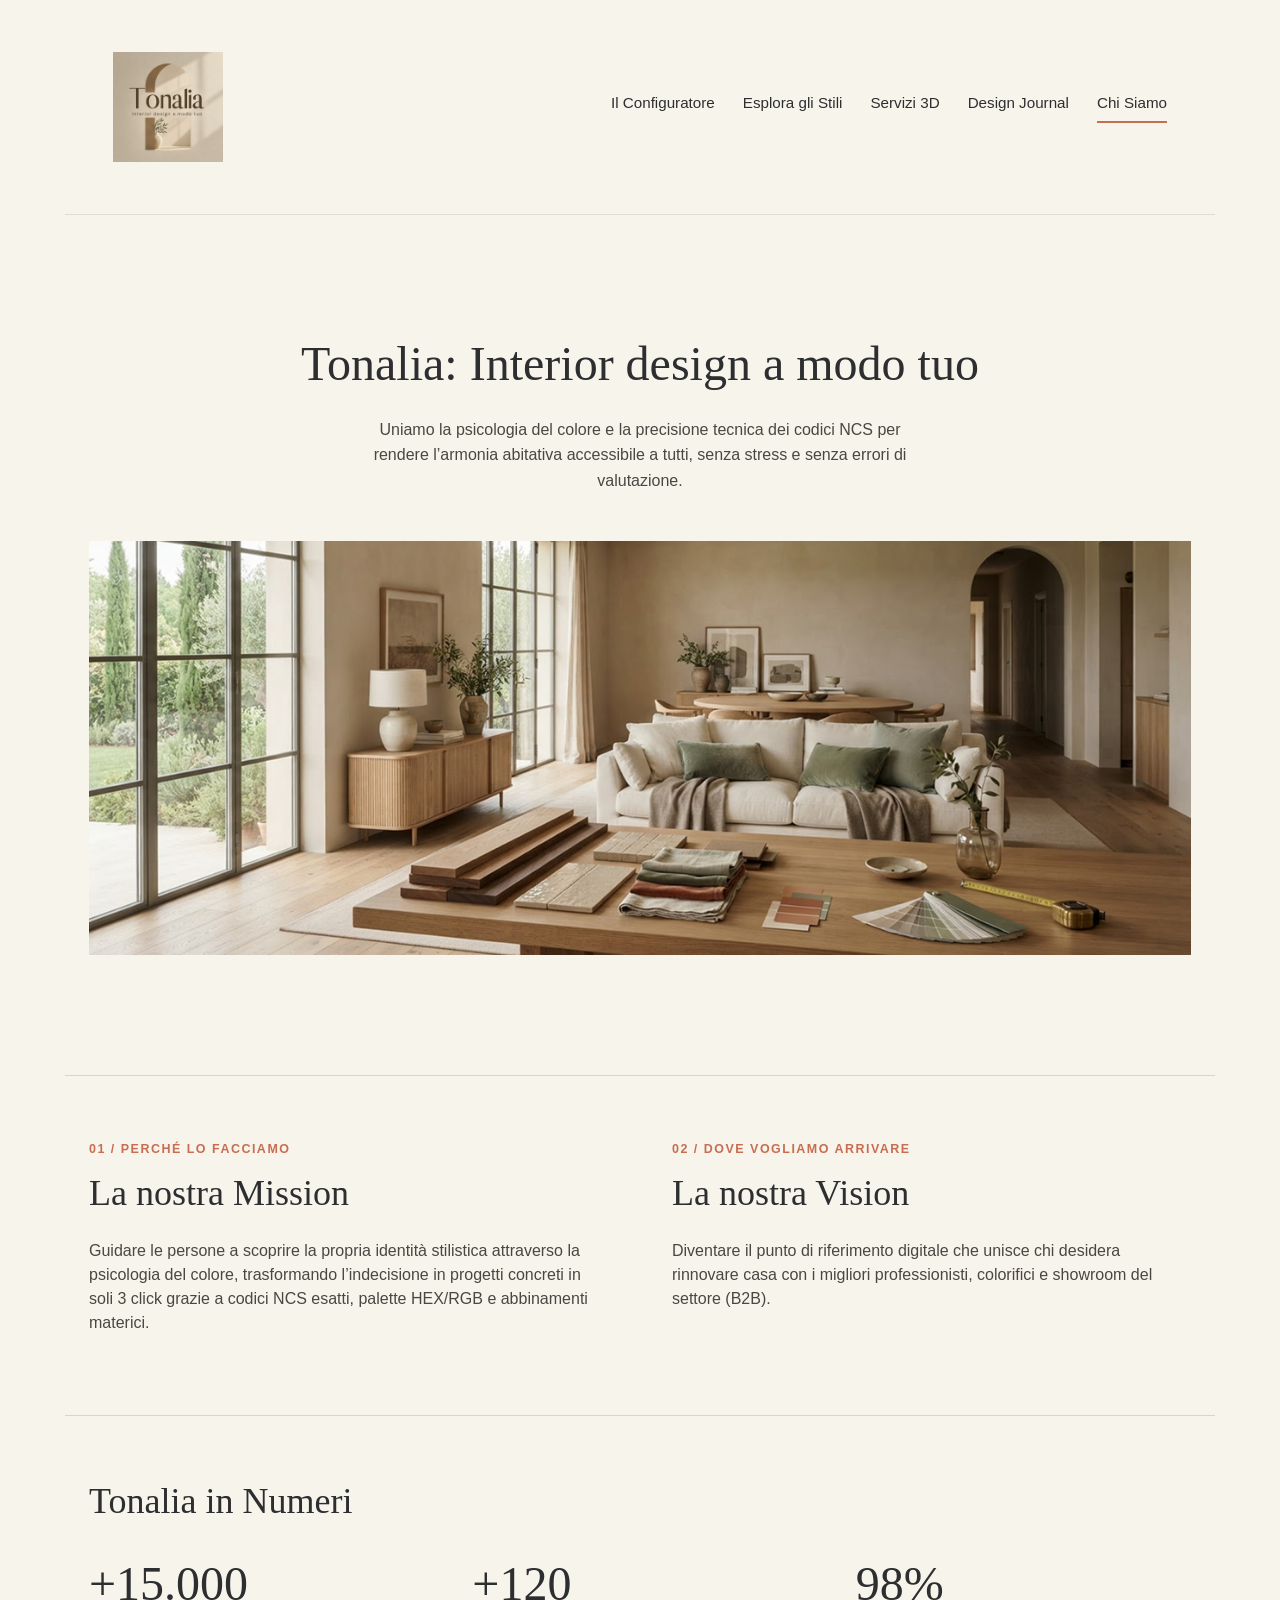
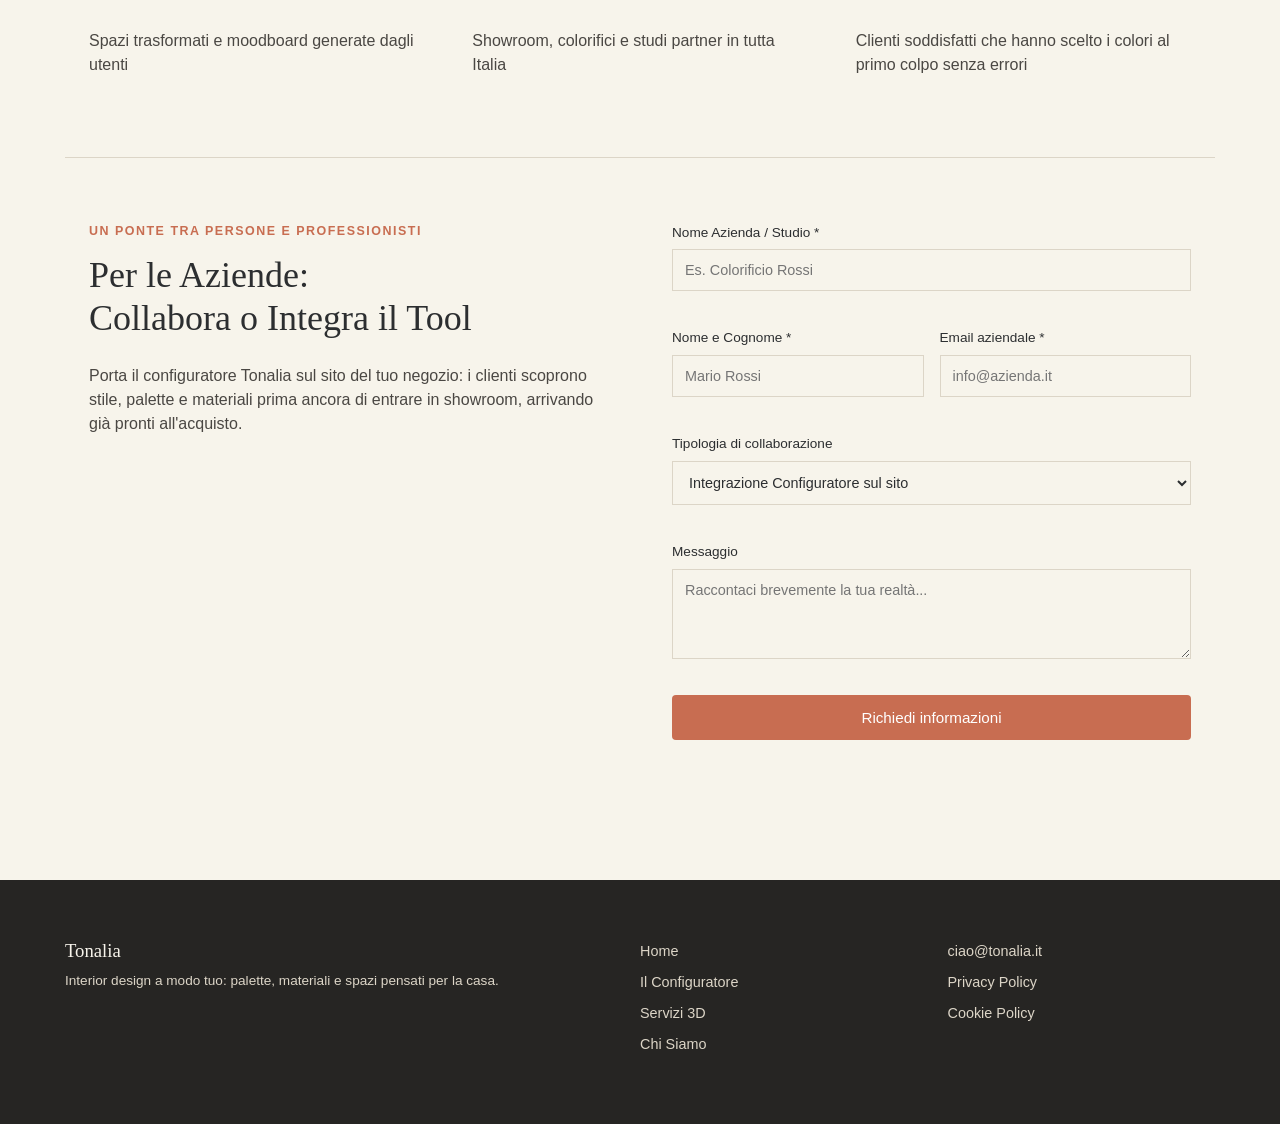
==== commit 271f46c2: "Add footer section to chi-siamo.html" ====
--- a/chi-siamo.html
+++ b/chi-siamo.html
@@ -135,6 +135,31 @@
       </div>
     </section>
   </main>
+   <footer class="site-footer">
+  <div class="footer-content">
+    <div>
+      <h3>Tonalia</h3>
+      <p class="caption" style="color: #DCD5C7; margin-top: 8px;">
+        Interior design a modo tuo: palette, materiali e spazi pensati per la casa.
+      </p>
+    </div>
+
+    <div class="footer-links">
+      <a href="index.html">Home</a>
+      <a href="configuratore.html">Il Configuratore</a>
+      <a href="servizi-3d.html">Servizi 3D</a>
+      <a href="chi-siamo.html">Chi Siamo</a>
+    </div>
+
+    <div class="footer-links">
+      <a href="mailto:ciao@tonalia.it">ciao@tonalia.it</a>
+      <a href="#">Privacy Policy</a>
+      <a href="#">Cookie Policy</a>
+    </div>
+  </div>
+</footer>
+   </body>
+</html>
 
 </body>
 </html>
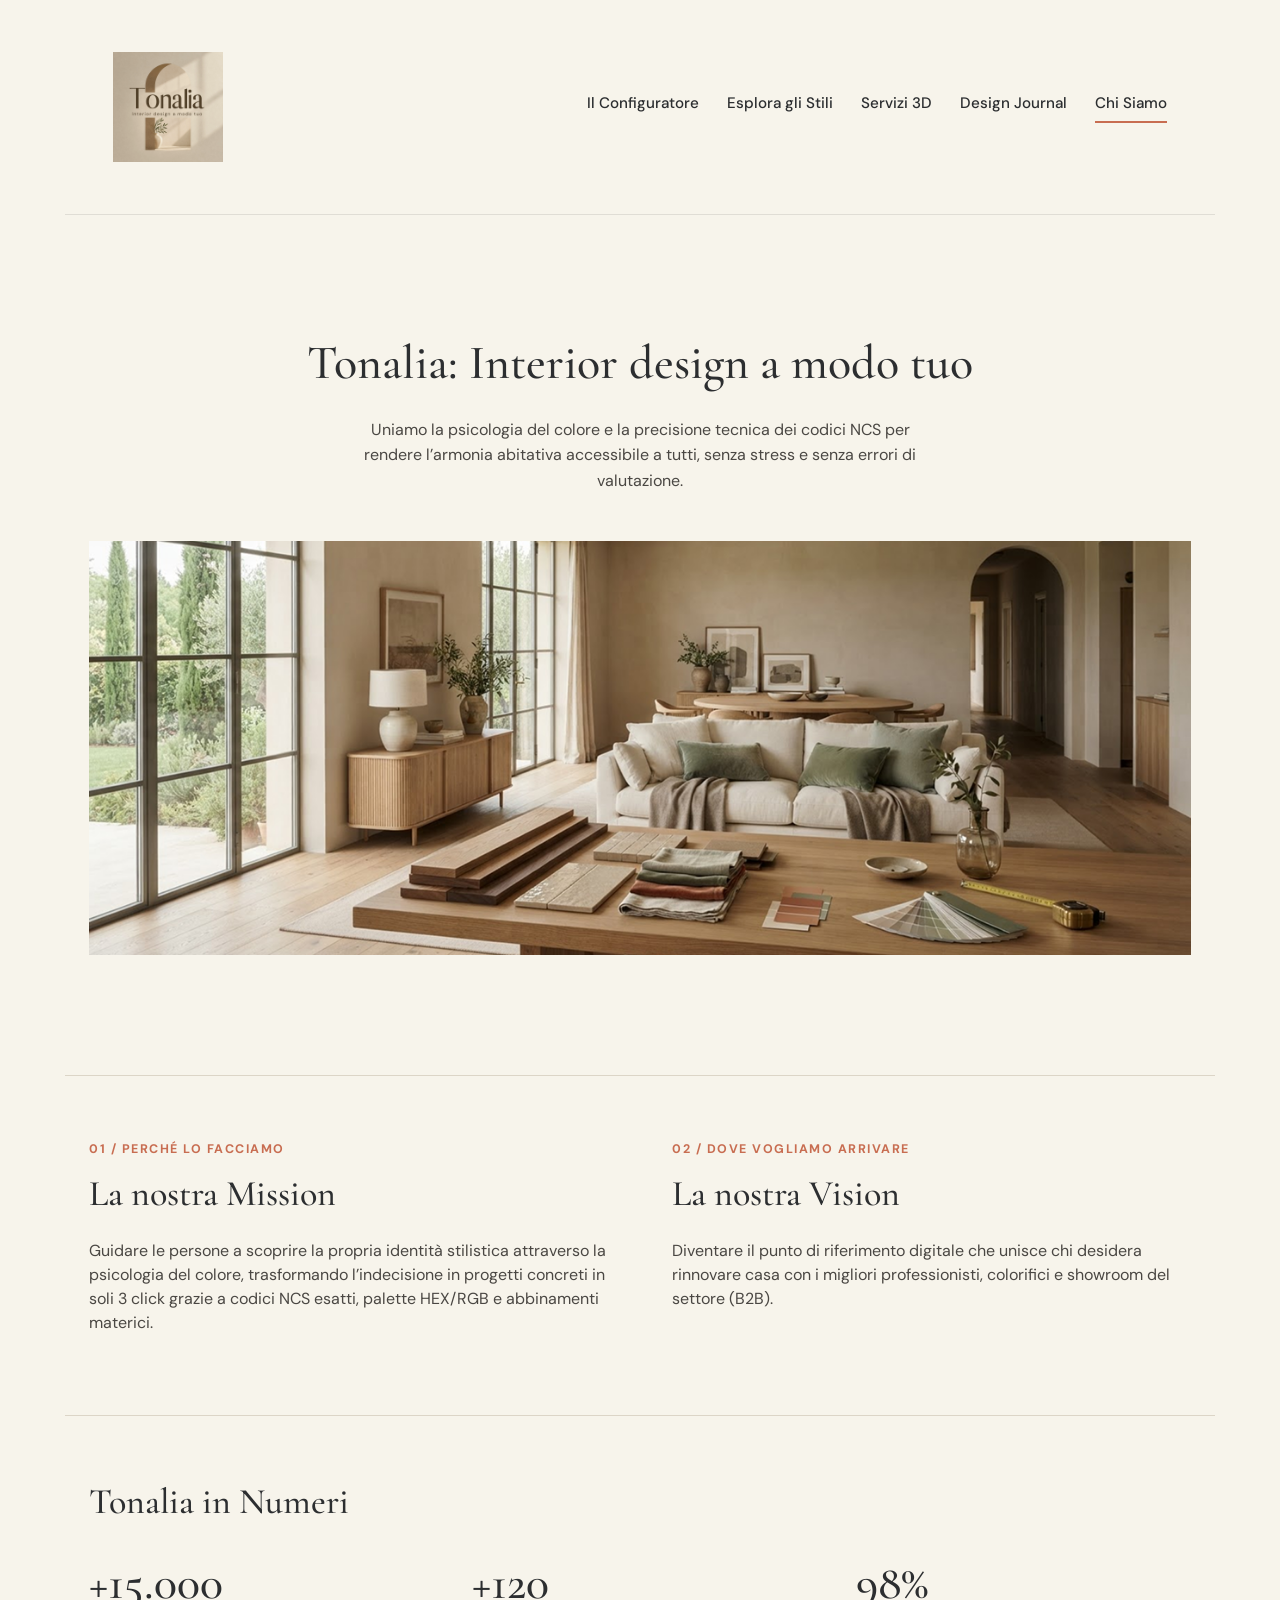
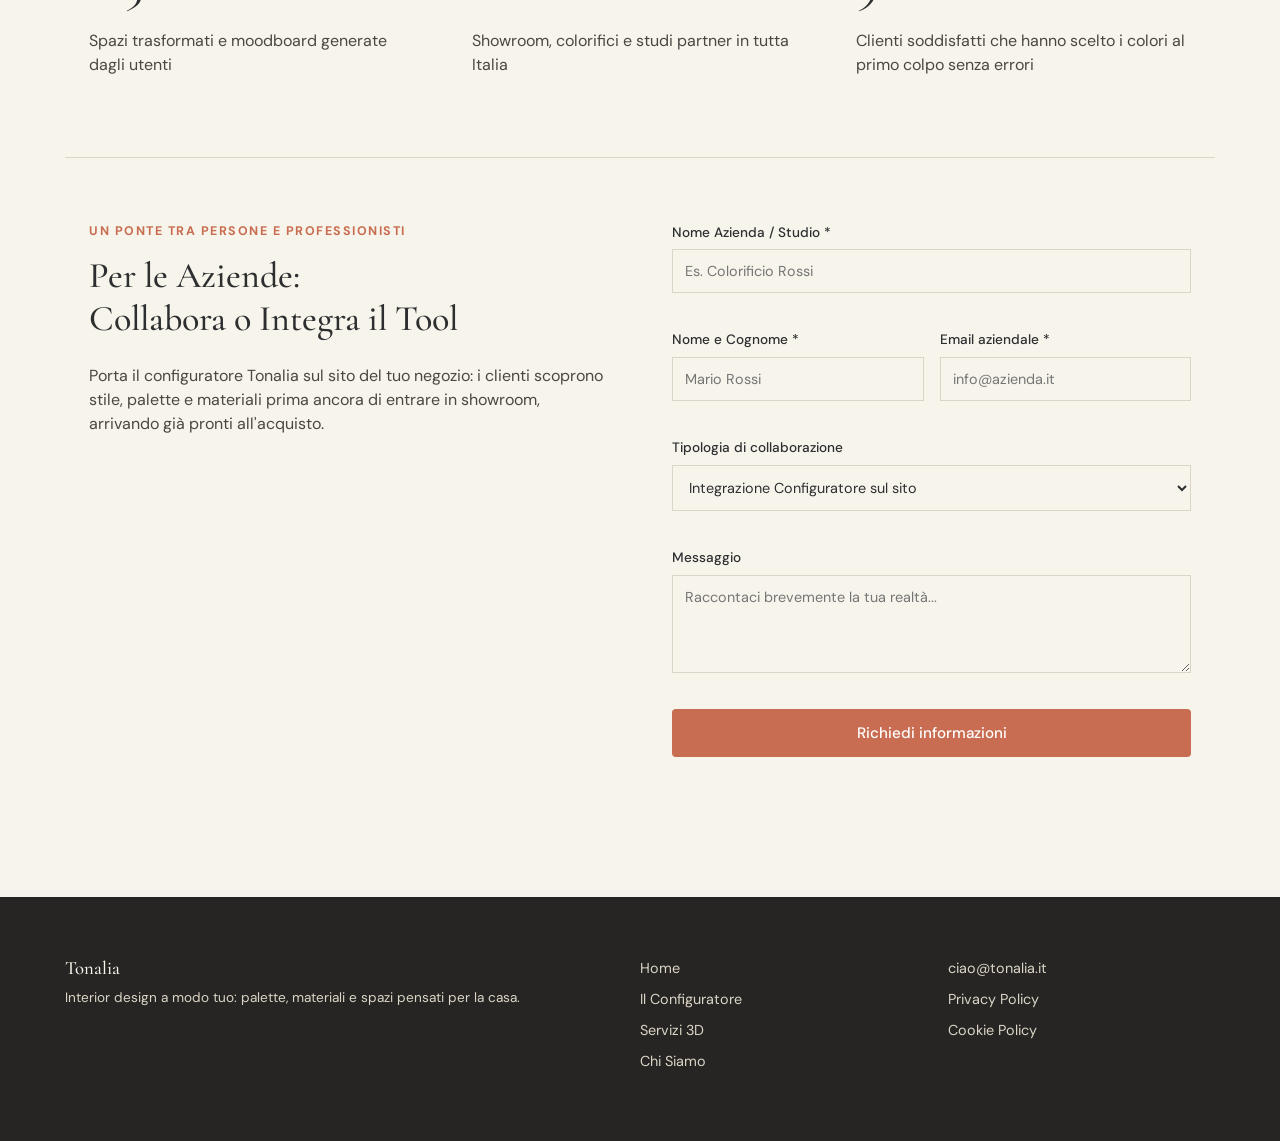
==== commit c38f0b3b: "Fix duplicate stylesheet link in chi-siamo.html" ====
--- a/chi-siamo.html
+++ b/chi-siamo.html
@@ -3,8 +3,10 @@
 <head>
   <meta charset="UTF-8">
   <meta name="viewport" content="width=device-width, initial-scale=1.0">
+<link href="https://fonts.googleapis.com/css2?family=Cormorant+Garamond:wght@500;600&family=DM+Sans:wght@400;500;600;700&display=swap" rel="stylesheet">
+<link rel="stylesheet" href="style.css">
   <title>Chi siamo - Tonalia</title>
-  <link rel="stylesheet" href="style.css">
+  
 </head>
 <body>
 <header class="site-header">
@@ -35,7 +37,7 @@
       </div>
     </section>
 
-    <title>SECCIÓN MISSION & VISION</title> 
+   
     <section class="mission-vision-section">
       <div class="container border-top">
         <div class="grid-2-cols">
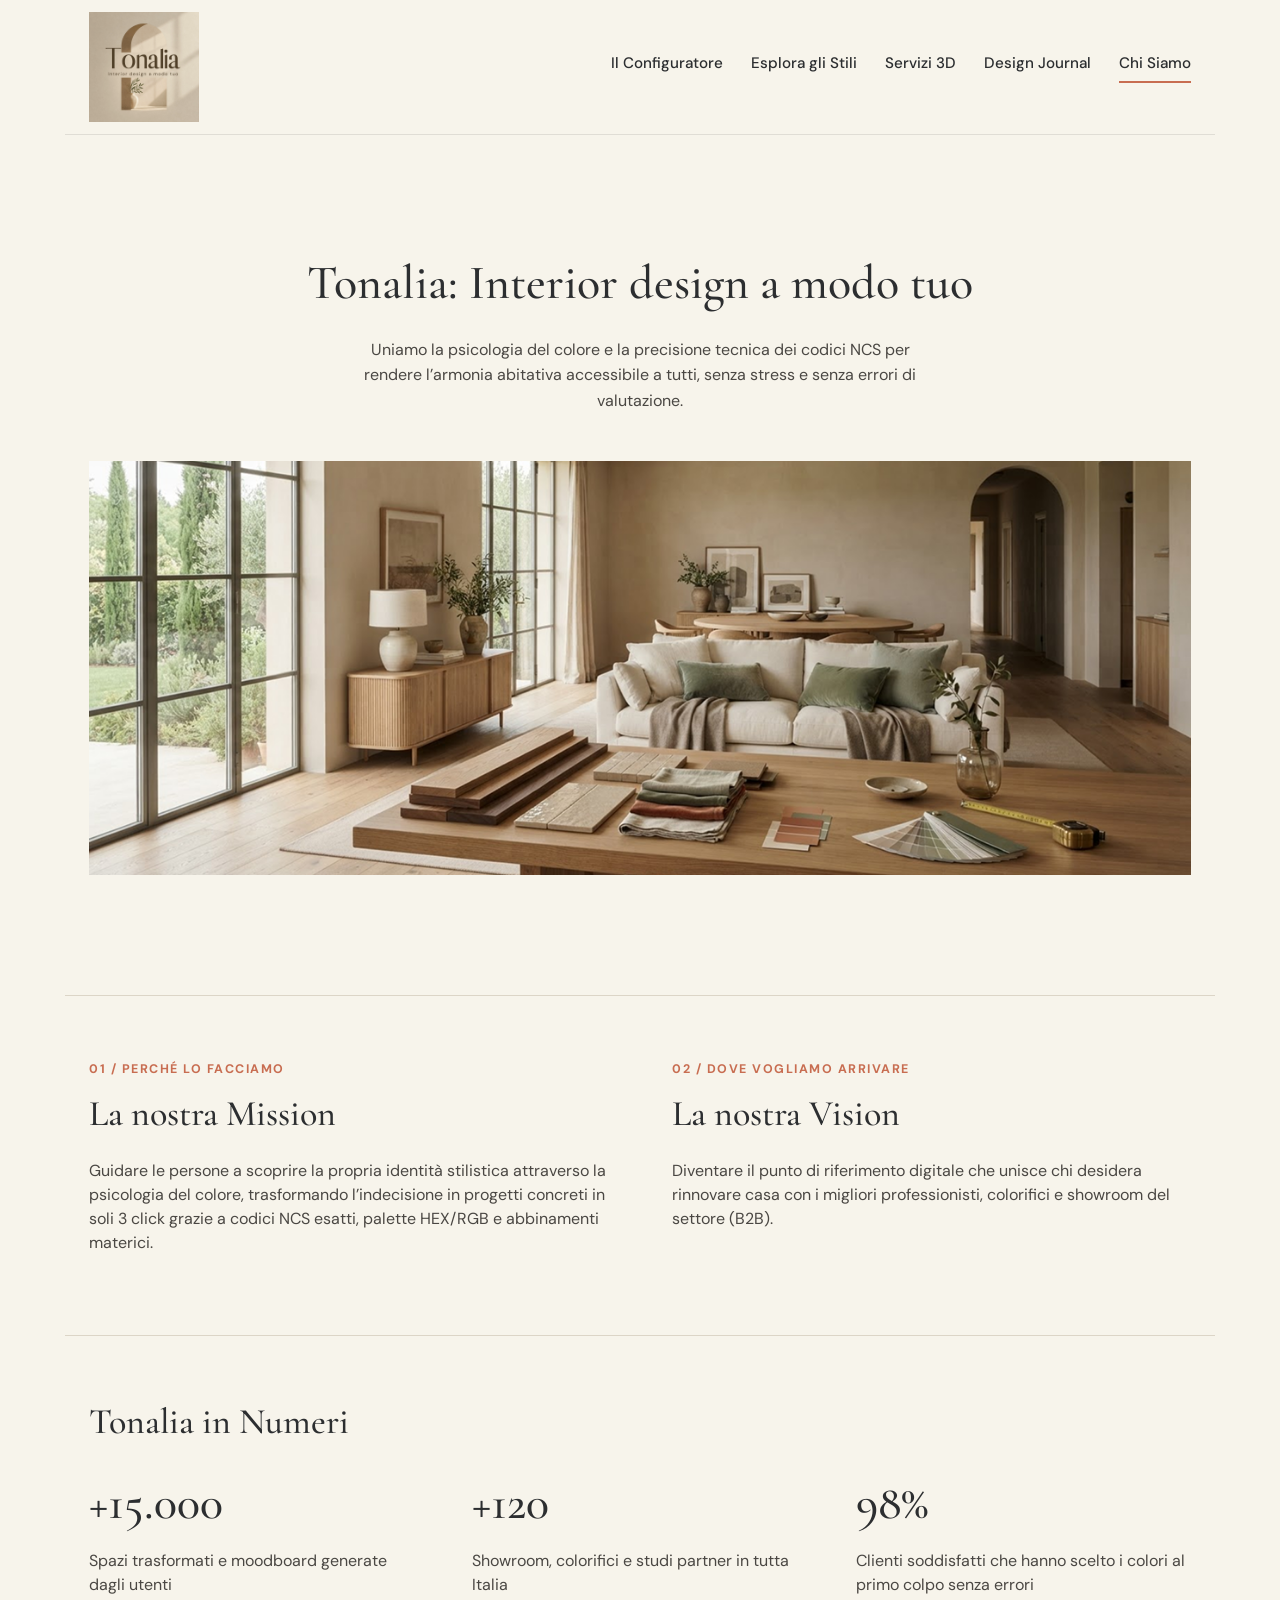
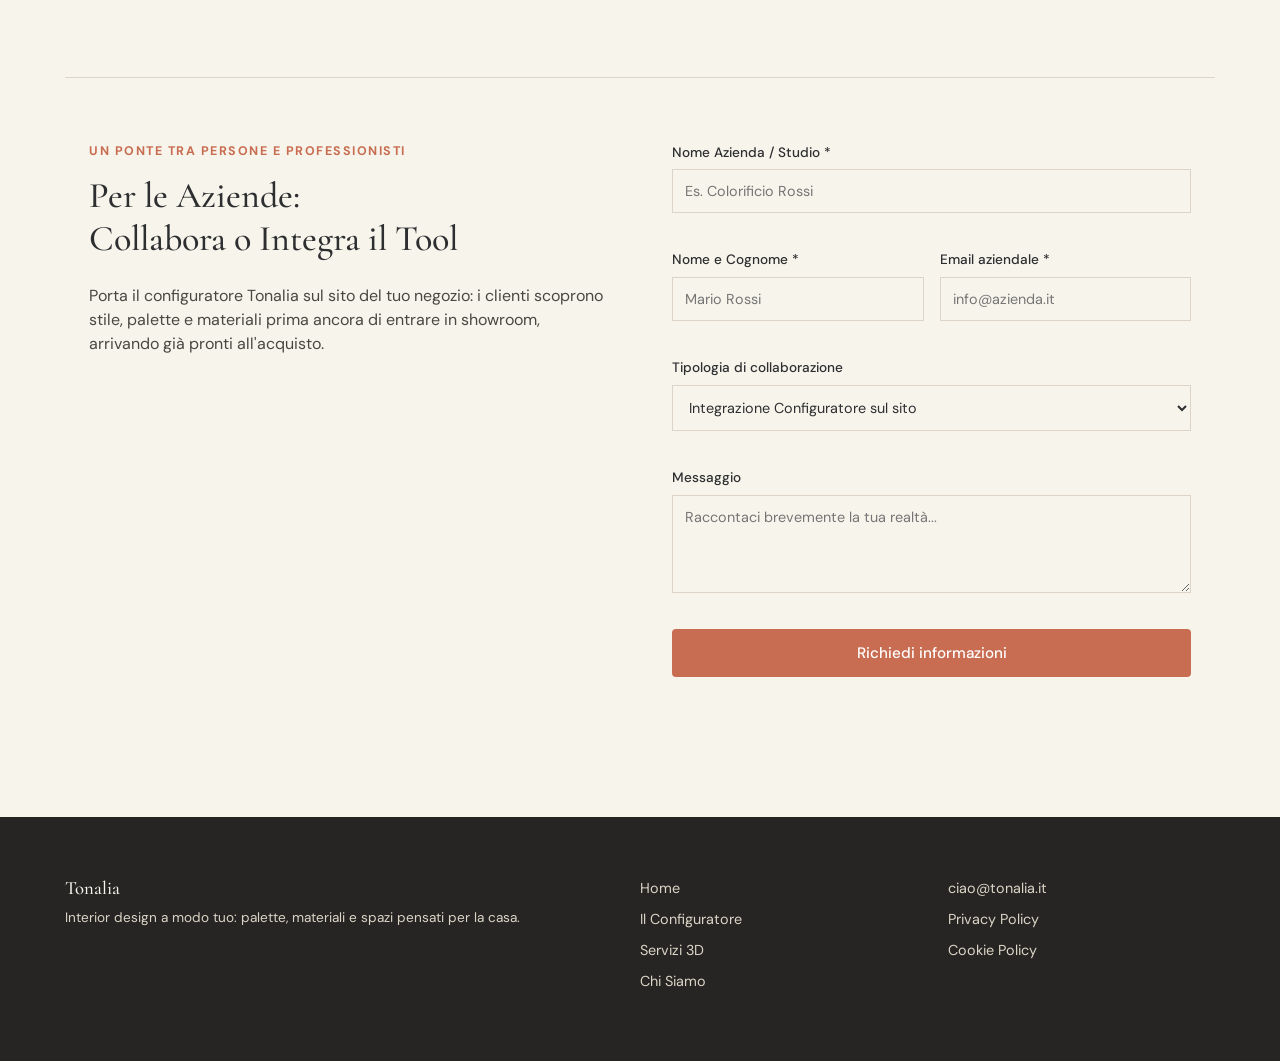
==== commit 1c7f7a97: "Fix header div class in chi-siamo.html" ====
--- a/chi-siamo.html
+++ b/chi-siamo.html
@@ -10,7 +10,7 @@
 </head>
 <body>
 <header class="site-header">
-    <div class="container header-inner">
+    <div class="header-inner">
       <a href="index.html" class="logo">
         <img src="pictures/logo-tonalia.jpg" alt="Tonalia">
       </a>
